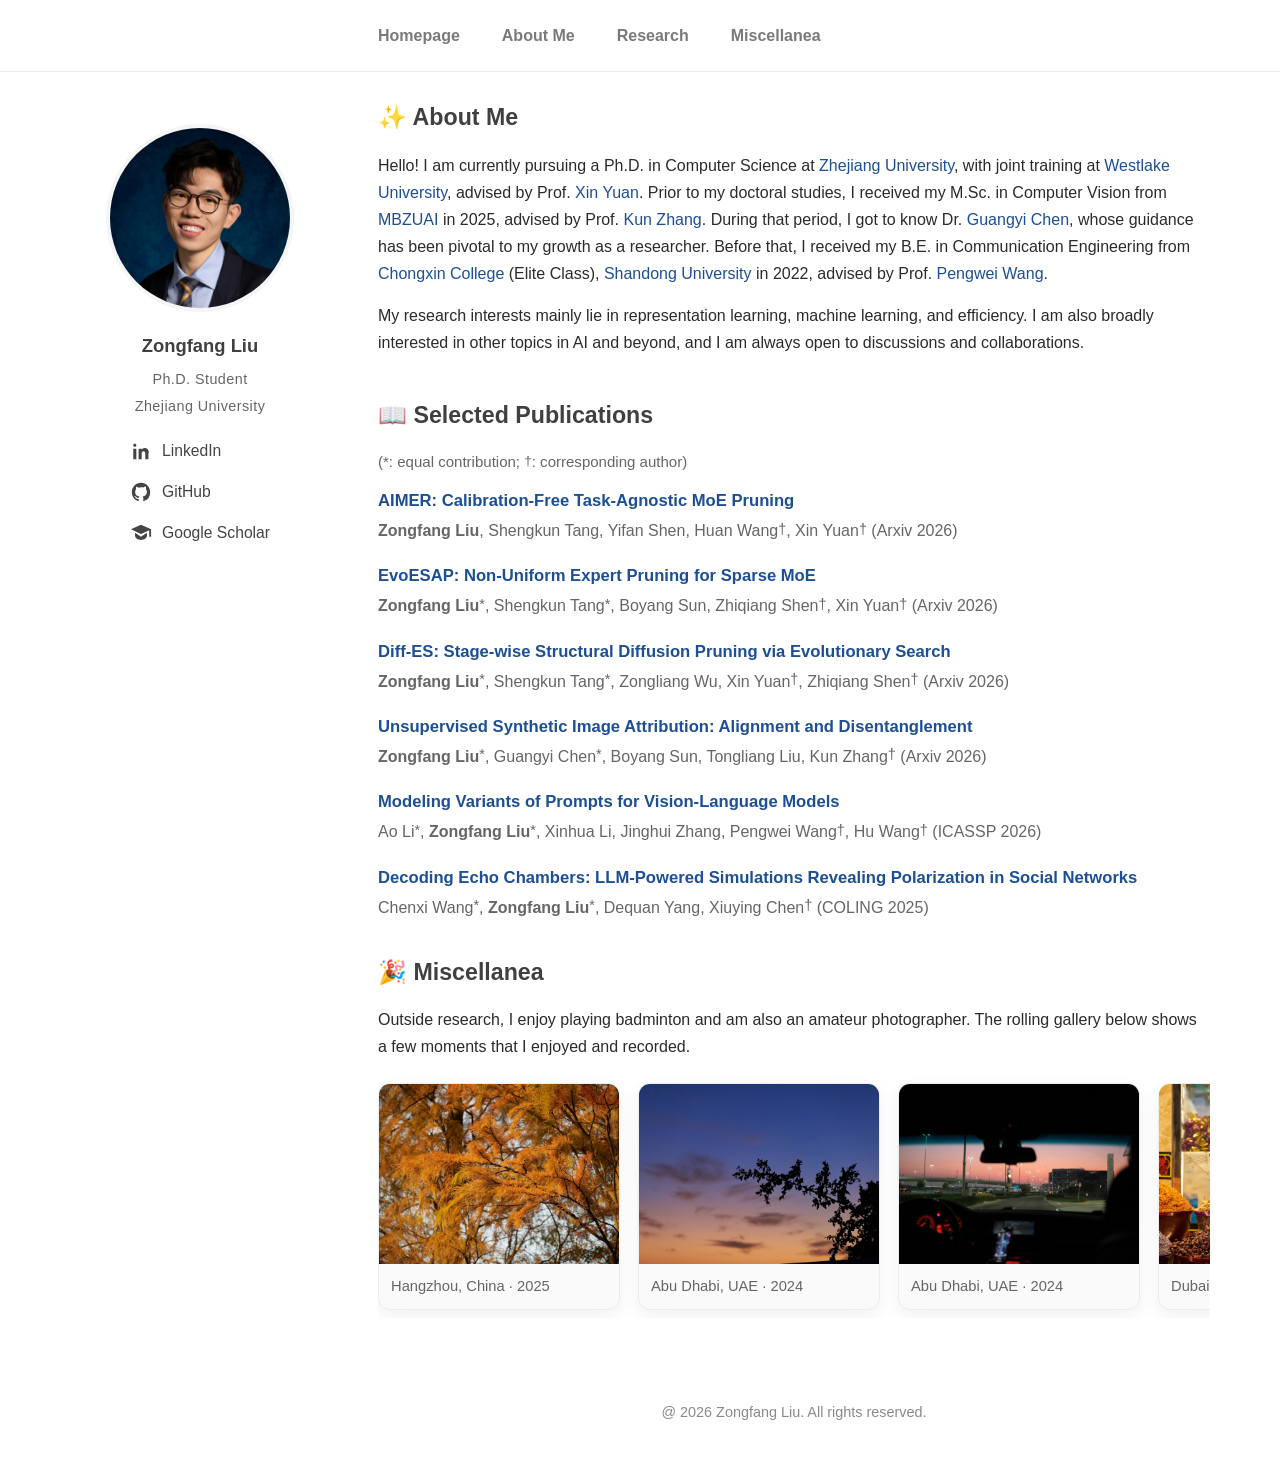
==== index.html @ de1dabff "Initial commit" ====
<!DOCTYPE html>
<html lang="en">
  <head>
    <meta charset="UTF-8">
    <meta name="viewport" content="width=device-width, initial-scale=1">
    <title>Zongfang Liu</title>
    <meta name="author" content="Zongfang Liu">
    <meta
      name="description"
      content="Personal homepage for Zongfang Liu with bio and selected publications."
    >
    <link
      rel="icon"
      href="data:image/svg+xml,%3Csvg xmlns='http://www.w3.org/2000/svg' viewBox='0 0 100 100'%3E%3Ctext y='.9em' font-size='90'%3E%F0%9F%8F%B8%3C/text%3E%3C/svg%3E"
    >
    <link rel="stylesheet" href="stylesheet.css">
  </head>
  <body>
    <div class="topbar">
      <nav class="top-nav" aria-label="Main navigation">
        <a href="#homepage">Homepage</a>
        <a href="#about">About Me</a>
        <a href="#research">Research</a>
        <a href="#Miscellanea">Miscellanea</a>
      </nav>
    </div>

    <main class="page">
      <aside class="sidebar">
        <div class="portrait-frame">
          <img
            class="portrait"
            src="images/profile/selfile.jpg"
            alt="Portrait of Zongfang Liu"
          >
        </div>
        <h1>Zongfang Liu</h1>
        <p class="sidebar-role">
          <span>Ph.D. Student</span>
          <span>Zhejiang University</span>
        </p>

        <div class="profile-links">
          <a href="https://www.linkedin.com/in/zongfangliu/" target="_blank" rel="noopener noreferrer">
            <svg viewBox="0 0 24 24" aria-hidden="true">
              <path d="M6.94 8.5H3.56V20h3.38V8.5zM5.25 3C4.17 3 3.5 3.72 3.5 4.66c0 .92.65 1.66 1.71 1.66h.02c1.1 0 1.77-.74 1.77-1.66C6.98 3.72 6.33 3 5.25 3zM20.5 12.64C20.5 9.15 18.64 7.53 16.16 7.53c-2 0-2.89 1.11-3.39 1.89V8.5H9.39c.04.61 0 11.5 0 11.5h3.38v-6.42c0-.34.02-.68.12-.92.27-.68.88-1.39 1.92-1.39 1.35 0 1.89 1.05 1.89 2.58V20h3.38v-6.76z"></path>
            </svg>
            <span>LinkedIn</span>
          </a>
          <a href="https://github.com/ZongfangLiu" target="_blank" rel="noopener noreferrer">
            <svg viewBox="0 0 24 24" aria-hidden="true">
              <path d="M12 2C6.48 2 2 6.58 2 12.23c0 4.52 2.87 8.35 6.84 9.71.5.1.68-.22.68-.49 0-.24-.01-1.03-.01-1.87-2.78.62-3.37-1.21-3.37-1.21-.45-1.18-1.11-1.5-1.11-1.5-.91-.64.07-.63.07-.63 1 .07 1.53 1.06 1.53 1.06.9 1.57 2.35 1.12 2.92.86.09-.67.35-1.12.63-1.38-2.22-.26-4.56-1.14-4.56-5.09 0-1.12.39-2.03 1.03-2.75-.1-.26-.45-1.31.1-2.72 0 0 .84-.28 2.75 1.05A9.3 9.3 0 0 1 12 6.84c.85 0 1.71.12 2.51.36 1.91-1.33 2.75-1.05 2.75-1.05.55 1.41.2 2.46.1 2.72.64.72 1.03 1.63 1.03 2.75 0 3.96-2.34 4.82-4.57 5.08.36.32.69.95.69 1.92 0 1.39-.01 2.5-.01 2.84 0 .27.18.59.69.49A10.25 10.25 0 0 0 22 12.23C22 6.58 17.52 2 12 2z"></path>
            </svg>
            <span>GitHub</span>
          </a>
          <a href="https://scholar.google.com/citations?user=8tnwJ-EAAAAJ&hl=en" target="_blank" rel="noopener noreferrer">
            <svg viewBox="0 0 24 24" aria-hidden="true">
              <path d="M12 3 1 8l11 5 9-4.09V16h2V8L12 3zm-6.5 8.73V15c0 2.49 3.13 4.5 6.5 4.5s6.5-2.01 6.5-4.5v-3.27L12 16l-6.5-4.27z"></path>
            </svg>
            <span>Google Scholar</span>
          </a>
        </div>
      </aside>

      <div class="content">
        <section id="homepage" class="section">
          <div id="about" class="anchor-target" aria-hidden="true"></div>
          <h2>✨ About Me</h2>
          <p>
            Hello! I am currently pursuing a Ph.D. in Computer Science at
            <a href="https://www.zju.edu.cn/english/" target="_blank" rel="noopener noreferrer">Zhejiang University</a>,
            with joint training at
            <a href="https://en.westlake.edu.cn/" target="_blank" rel="noopener noreferrer">Westlake University</a>,
            advised by Prof.
            <a href="https://scholar.google.com/citations?user=cS9CbWkAAAAJ&hl=en" target="_blank" rel="noopener noreferrer">Xin Yuan</a>.
          <!-- </p>
          <p> -->
            Prior to my doctoral studies, I received my M.Sc. in Computer Vision from
            <a href="https://mbzuai.ac.ae/" target="_blank" rel="noopener noreferrer">MBZUAI</a>
            in 2025, advised by Prof.
            <a href="https://scholar.google.com/citations?user=RGoypN4AAAAJ&hl=en" target="_blank" rel="noopener noreferrer">Kun Zhang</a>.
            During that period, I got to know Dr.
            <a href="https://scholar.google.com/citations?user=3lr1jTgAAAAJ&hl=zh-CN" target="_blank" rel="noopener noreferrer">Guangyi Chen</a>,
            whose guidance has been pivotal to my growth as a researcher.
            Before that, I received my B.E. in Communication Engineering from
            <a href="https://baike.baidu.com/item/%E5%B1%B1%E4%B8%9C%E5%A4%A7%E5%AD%A6%E5%B4%87%E6%96%B0%E5%AD%A6%E5%A0%82/20809738#reference-10" target="_blank" rel="noopener noreferrer">Chongxin College</a> (Elite Class),
            <a href="https://www.en.sdu.edu.cn/" target="_blank" rel="noopener noreferrer">Shandong University</a>
            in 2022, advised by Prof.
            <a href="https://faculty.sdu.edu.cn/wangpengwei/en/index.htm" target="_blank" rel="noopener noreferrer">Pengwei Wang</a>.
          </p>
          <p>
            My research interests mainly lie in representation learning, machine learning, and efficiency. I am also broadly interested in other topics in AI and beyond, and I am always open to discussions and collaborations.
          </p>
        </section>

        <section id="research" class="section">
          <h2>📖 Selected Publications</h2>
          <p class="section-note symbols-note">
            <!-- (<span class="note-symbol"> *</span>: equal contribution; <span class="note-symbol">&dagger;</span>: corresponding author) -->
             (*: equal contribution; <sup>&dagger;</sup>: corresponding author)
          </p>

          <div class="publication-list">
            <article class="publication">
              <div class="paper-body">
                <h3>
                  <a href="https://arxiv.org/abs/2603.18492" target="_blank" rel="noopener noreferrer">
                    AIMER: Calibration-Free Task-Agnostic MoE Pruning
                  </a>
                </h3>
                <p class="paper-authors">
                  <strong>Zongfang Liu</strong>, Shengkun Tang, Yifan Shen, Huan Wang<sup>&dagger;</sup>,
                  Xin Yuan<sup>&dagger;</sup> <span class="paper-venue">(Arxiv 2026)</span>
                </p>
              </div>
            </article>

            <article class="publication">
              <div class="paper-body">
                <h3>
                  <a href="https://arxiv.org/abs/2603.06003" target="_blank" rel="noopener noreferrer">
                    EvoESAP: Non-Uniform Expert Pruning for Sparse MoE
                  </a>
                </h3>
                <p class="paper-authors">
                  <strong>Zongfang Liu</strong><sup>*</sup>, Shengkun Tang<sup>*</sup>, Boyang Sun,
                  Zhiqiang Shen<sup>&dagger;</sup>, Xin Yuan<sup>&dagger;</sup> <span class="paper-venue">(Arxiv 2026)</span>
                </p>
              </div>
            </article>

            <article class="publication">
              <div class="paper-body">
                <h3>
                  <a href="https://arxiv.org/abs/2603.05105" target="_blank" rel="noopener noreferrer">
                    Diff-ES: Stage-wise Structural Diffusion Pruning via Evolutionary Search
                  </a>
                </h3>
                <p class="paper-authors">
                  <strong>Zongfang Liu</strong><sup>*</sup>, Shengkun Tang<sup>*</sup>, Zongliang Wu,
                  Xin Yuan<sup>&dagger;</sup>, Zhiqiang Shen<sup>&dagger;</sup> <span class="paper-venue">(Arxiv 2026)</span>
                </p>
              </div>
            </article>

            <article class="publication">
              <div class="paper-body">
                <h3>
                  <a href="https://arxiv.org/abs/2601.22663" target="_blank" rel="noopener noreferrer">
                    Unsupervised Synthetic Image Attribution: Alignment and Disentanglement
                  </a>
                </h3>
                <p class="paper-authors">
                  <strong>Zongfang Liu</strong><sup>*</sup>, Guangyi Chen<sup>*</sup>, Boyang Sun,
                  Tongliang Liu, Kun Zhang<sup>&dagger;</sup> <span class="paper-venue">(Arxiv 2026)</span>
                </p>
              </div>
            </article>

            <article class="publication">
              <div class="paper-body">
                <h3>
                  <a href="https://arxiv.org/abs/2503.08229" target="_blank" rel="noopener noreferrer">
                    Modeling Variants of Prompts for Vision-Language Models
                  </a>
                </h3>
                <p class="paper-authors">
                  Ao Li<sup>*</sup>, <strong>Zongfang Liu</strong><sup>*</sup>, Xinhua Li, Jinghui Zhang,
                  Pengwei Wang<sup>&dagger;</sup>, Hu Wang<sup>&dagger;</sup> <span class="paper-venue">(ICASSP 2026)</span>
                </p>
              </div>
            </article>

            <article class="publication">
              <div class="paper-body">
                <h3>
                  <a href="https://aclanthology.org/2025.coling-main.264/" target="_blank" rel="noopener noreferrer">
                    Decoding Echo Chambers: LLM-Powered Simulations Revealing Polarization in Social Networks
                  </a>
                </h3>
                <p class="paper-authors">
                  Chenxi Wang<sup>*</sup>, <strong>Zongfang Liu</strong><sup>*</sup>, Dequan Yang,
                  Xiuying Chen<sup>&dagger;</sup> <span class="paper-venue">(COLING 2025)</span>
                </p>
              </div>
            </article>
          </div>
        </section>

        <section id="Miscellanea" class="section">
          <h2>🎉 Miscellanea</h2>
          <p>
            Outside research, I enjoy playing badminton and am also an amateur
            photographer. The rolling gallery below shows a few moments that I
            enjoyed and recorded.
          </p>

          <div class="photo-marquee" aria-label="Photography gallery">
            <div class="photo-track" id="photo-track">
              <p class="photo-loading">Loading photographs...</p>
            </div>
          </div>
        </section>

        <section class="section visitor-section">
          <div class="visitor-widget-simple">
            <script type="text/javascript" id="mapmyvisitors" src="//mapmyvisitors.com/map.js?d=yEMChjbqKDvJSUKUt2mqRDa-5Fq-ziz1aqG3tlBJZUc&cl=ffffff&w=275&t=v"></script>
          </div>
        </section>

        <footer class="site-footer">
          <p>@ 2026 Zongfang Liu. All rights reserved.</p>
        </footer>
      </div>
    </main>

    <script>
      (function () {
        const track = document.getElementById("photo-track");

        function buildPhotoCard(photo, ariaHidden) {
          const figure = document.createElement("figure");
          figure.className = "photo-card";
          if (ariaHidden) {
            figure.setAttribute("aria-hidden", "true");
          }

          const image = document.createElement("img");
          image.src = photo.src;
          image.alt = ariaHidden ? "" : photo.alt;

          const caption = document.createElement("figcaption");
          caption.textContent = photo.caption;

          figure.appendChild(image);
          figure.appendChild(caption);
          return figure;
        }

        async function loadPhotos() {
          try {
            const response = await fetch("images/photograpy/photos.json");
            if (!response.ok) {
              throw new Error("Failed to load photo manifest");
            }

            const photos = await response.json();
            if (!Array.isArray(photos) || photos.length === 0) {
              throw new Error("No photos available");
            }

            track.textContent = "";
            photos.forEach(function (photo) {
              track.appendChild(buildPhotoCard(photo, false));
            });
            photos.forEach(function (photo) {
              track.appendChild(buildPhotoCard(photo, true));
            });
          } catch (error) {
            track.textContent = "";
            const fallback = document.createElement("p");
            fallback.className = "photo-loading";
            fallback.textContent = "Add photographs and regenerate the manifest to display them here.";
            track.appendChild(fallback);
          }
        }

        loadPhotos();
      })();
    </script>
  </body>
</html>
---- stylesheet.css ----
html {
  scroll-behavior: smooth;
}

body {
  margin: 0;
  background: #ffffff;
  color: #2b2b2b;
  font-family: Arial, Helvetica, sans-serif;
  font-size: 16px;
  line-height: 1.7;
}

a {
  color: #1c4f95;
  text-decoration: none;
}

a:hover,
a:focus-visible {
  text-decoration: underline;
}

code {
  font-family: Menlo, Consolas, monospace;
  font-size: 0.92em;
}

.topbar {
  border-bottom: 1px solid #ececec;
}

.top-nav {
  width: min(1140px, calc(100% - 40px));
  margin: 0 auto;
  box-sizing: border-box;
  display: flex;
  justify-content: flex-start;
  flex-wrap: wrap;
  gap: 42px;
  padding: 22px 0 22px calc(260px + 48px);
  font-size: 1rem;
}

.top-nav a {
  color: #7a7a7a;
  font-weight: 600;
}

.top-nav a:hover,
.top-nav a:focus-visible {
  color: #4f4f4f;
  text-decoration: none;
}

.page {
  width: min(1140px, calc(100% - 40px));
  margin: 0 auto;
  padding: 26px 0 42px;
  display: grid;
  grid-template-columns: 260px minmax(0, 1fr);
  gap: 48px;
}

.sidebar {
  padding-top: 26px;
}

.portrait-frame {
  width: 180px;
  height: 180px;
  margin: 0 auto;
  overflow: hidden;
  border-radius: 50%;
  border: 4px solid #f5f5f5;
  background: #f5f5f5;
  position: relative;
}

.portrait {
  display: block;
  width: 100%;
  height: 100%;
  object-fit: cover;
}

.sidebar h1 {
  margin: 18px 0 6px;
  text-align: center;
  font-size: 1.15rem;
  font-weight: 700;
  color: #404040;
}

.sidebar-role {
  margin: 0;
  display: flex;
  flex-direction: column;
  align-items: center;
  gap: 2px;
  color: #666666;
  font-size: 0.9rem;
  letter-spacing: 0.03em;
}

.anchor-target {
  position: relative;
  top: -18px;
  height: 0;
}

.profile-links {
  width: fit-content;
  margin: 20px auto 0;
  display: grid;
  gap: 14px;
}

.profile-links a {
  display: inline-flex;
  align-items: center;
  gap: 10px;
  color: #444444;
  font-size: 0.98rem;
}

.profile-links svg {
  width: 22px;
  height: 22px;
  fill: currentColor;
  flex: 0 0 auto;
}

.content {
  min-width: 0;
}

.section {
  padding: 0 0 26px;
}

.section h2 {
  margin: 0 0 14px;
  font-size: 1.45rem;
  font-weight: 700;
  color: #404040;
}

.section p {
  margin: 0 0 14px;
}

.section-note {
  color: #666666;
  margin-bottom: 18px;
}

.symbols-note {
  margin-top: -8px;
  font-size: 0.94rem;
}

.publication-list {
  display: grid;
  gap: 14px;
}

.publication {
  padding-bottom: 0;
}

.paper-body h3 {
  margin: 0 0 4px;
  font-size: 1.04rem;
  font-weight: 700;
  line-height: 1.45;
}

.paper-body p {
  margin: 0 0 6px;
}

.paper-authors,
.paper-note,
.paper-meta {
  color: #666666;
}

.paper-authors sup,
.symbols-note sup {
  font-size: 0.9em;
  line-height: 0;
  vertical-align: baseline;
  position: relative;
  top: -0.18em;
}

.note-symbol {
  font-size: 1.02em;
  font-weight: 600;
  position: relative;
  top: -0.18em;
}

.paper-venue {
  color: #666666;
  white-space: nowrap;
}

.photo-marquee {
  position: relative;
  overflow: hidden;
  padding: 8px 0;
  margin-top: 14px;
}

.photo-track {
  display: flex;
  gap: 18px;
  width: max-content;
  animation: photo-scroll 42s linear infinite;
}

.photo-loading {
  color: #666666;
  margin: 0;
}

.photo-marquee:hover .photo-track {
  animation-play-state: paused;
}

.photo-card {
  flex: 0 0 240px;
  width: 240px;
  margin: 0;
  border: 1px solid #ececec;
  border-radius: 12px;
  overflow: hidden;
  background: #fafafa;
  box-shadow: 0 6px 18px rgba(20, 35, 60, 0.06);
}

.photo-card img {
  display: block;
  width: 100%;
  height: 180px;
  object-fit: cover;
}

.photo-card figcaption {
  padding: 10px 12px;
  font-size: 0.92rem;
  color: #666666;
}

.visitor-section {
  padding-top: 10px;
  text-align: center;
}

.visitor-widget-simple {
  margin-top: 10px;
  width: 100%;
  display: flex;
  justify-content: center;
}

.visitor-widget-simple #mapmyvisitors-widget {
  margin: 0 auto !important;
}

.visitor-widget-simple .mapmyvisitors-date {
  display: none !important;
}

.site-footer {
  padding: 10px 0 0;
  text-align: center;
}

.site-footer p {
  margin: 0;
  color: #8a8a8a;
  font-size: 0.9rem;
}

@keyframes photo-scroll {
  from {
    transform: translateX(0);
  }

  to {
    transform: translateX(calc(-50% - 9px));
  }
}

@media (max-width: 900px) {
  .top-nav {
    gap: 22px;
    padding-left: 0;
  }

  .page {
    grid-template-columns: 1fr;
    gap: 30px;
  }

  .sidebar {
    padding-top: 0;
  }
}
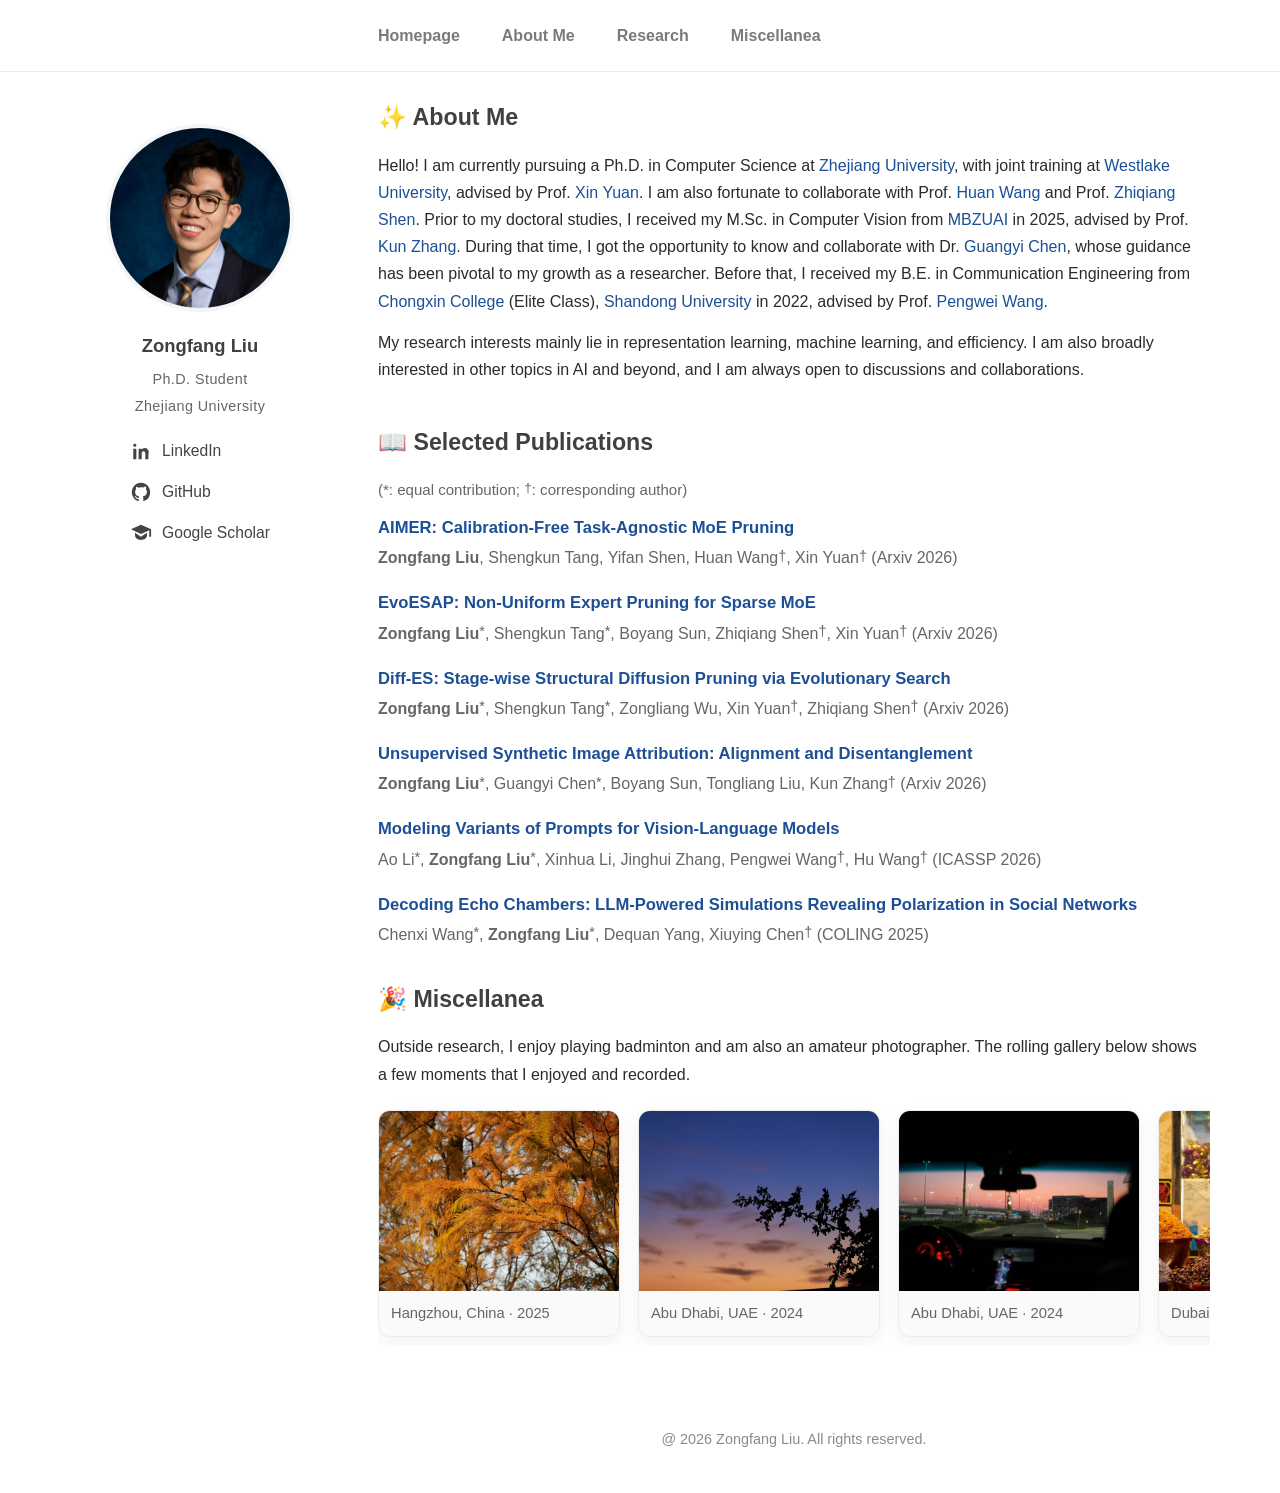
==== commit 79ad9c22: "modified about me" ====
--- a/index.html
+++ b/index.html
@@ -73,13 +73,17 @@
             <a href="https://en.westlake.edu.cn/" target="_blank" rel="noopener noreferrer">Westlake University</a>,
             advised by Prof.
             <a href="https://scholar.google.com/citations?user=cS9CbWkAAAAJ&hl=en" target="_blank" rel="noopener noreferrer">Xin Yuan</a>.
+            I am also fortunate to collaborate with Prof.
+            <a href="https://scholar.google.com/citations?user=0-On0y4AAAAJ&hl=zh-CN" target="_blank" rel="noopener noreferrer">Huan Wang</a>
+            and Prof.
+            <a href="https://scholar.google.com/citations?user=DGr0fVoAAAAJ&hl=en" target="_blank" rel="noopener noreferrer">Zhiqiang Shen</a>.
           <!-- </p>
           <p> -->
             Prior to my doctoral studies, I received my M.Sc. in Computer Vision from
             <a href="https://mbzuai.ac.ae/" target="_blank" rel="noopener noreferrer">MBZUAI</a>
             in 2025, advised by Prof.
             <a href="https://scholar.google.com/citations?user=RGoypN4AAAAJ&hl=en" target="_blank" rel="noopener noreferrer">Kun Zhang</a>.
-            During that period, I got to know Dr.
+            During that time, I got the opportunity to know and collaborate with Dr.
             <a href="https://scholar.google.com/citations?user=3lr1jTgAAAAJ&hl=zh-CN" target="_blank" rel="noopener noreferrer">Guangyi Chen</a>,
             whose guidance has been pivotal to my growth as a researcher.
             Before that, I received my B.E. in Communication Engineering from
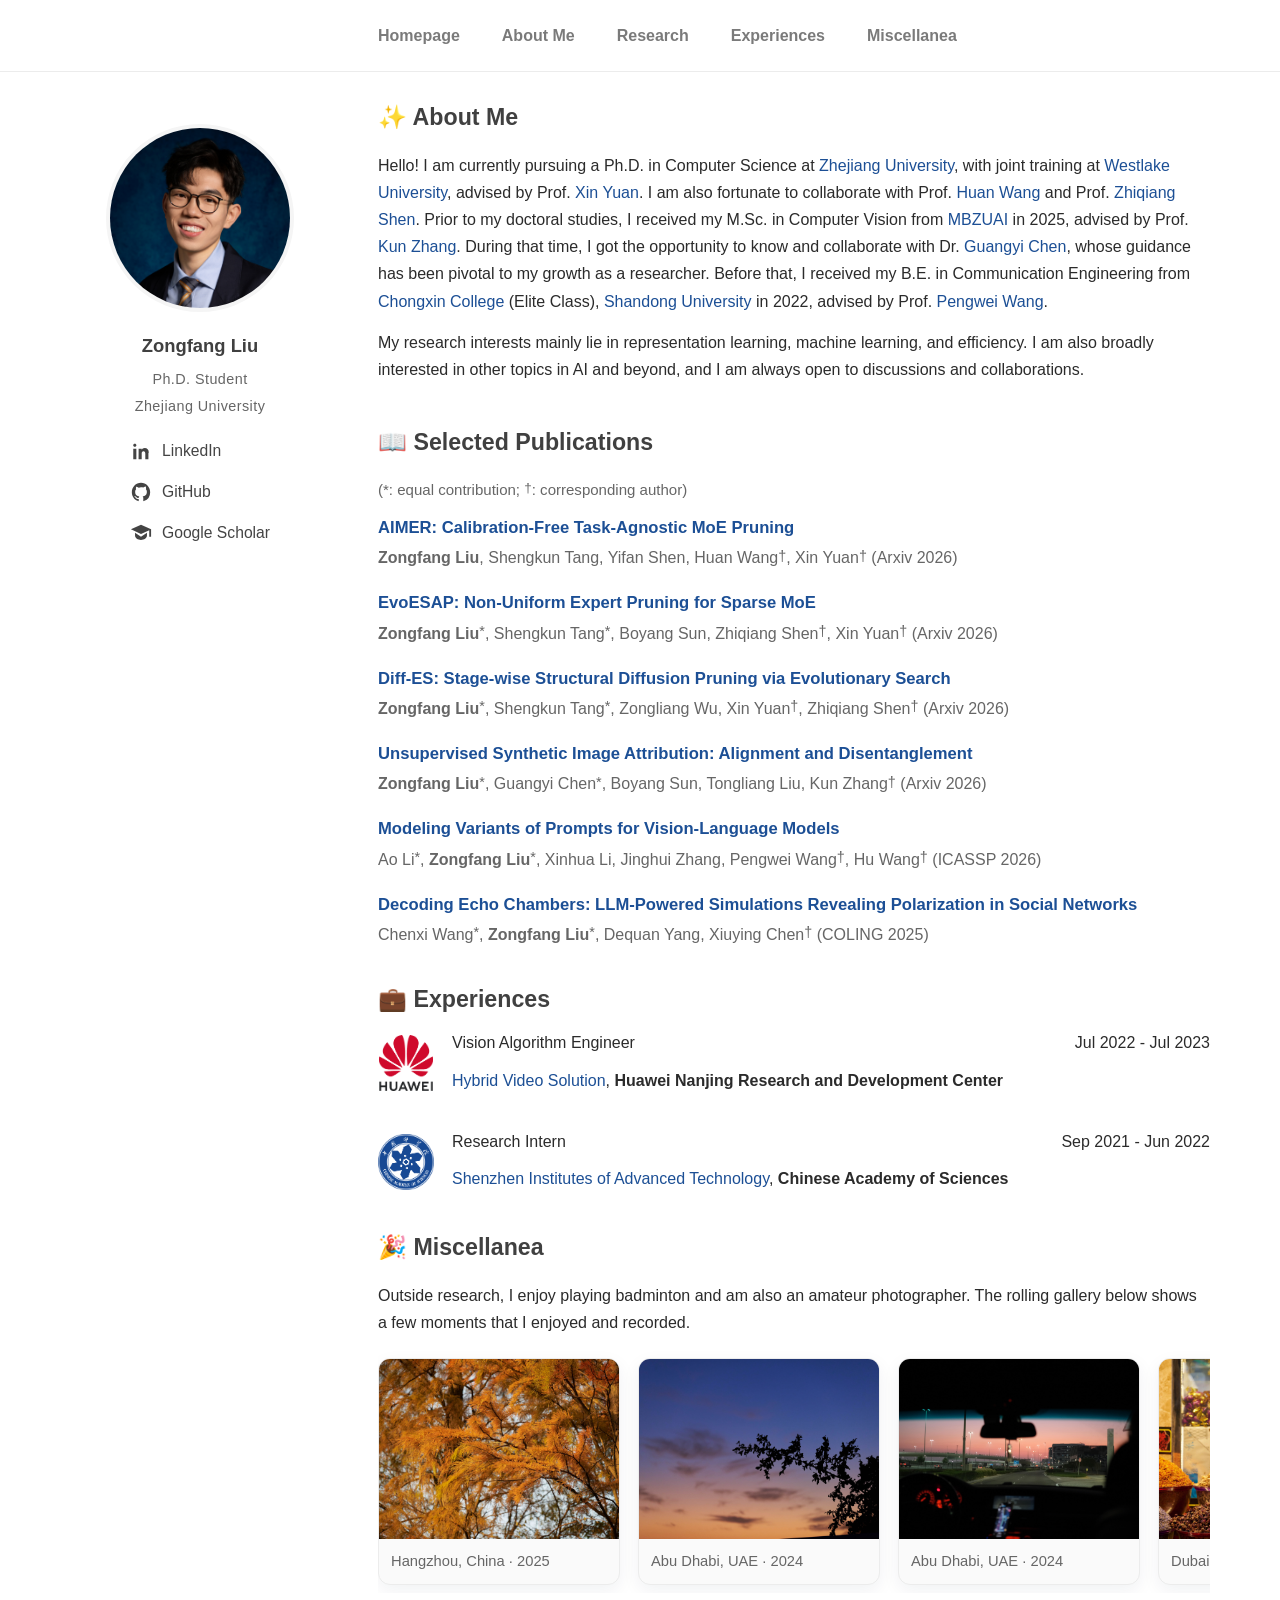
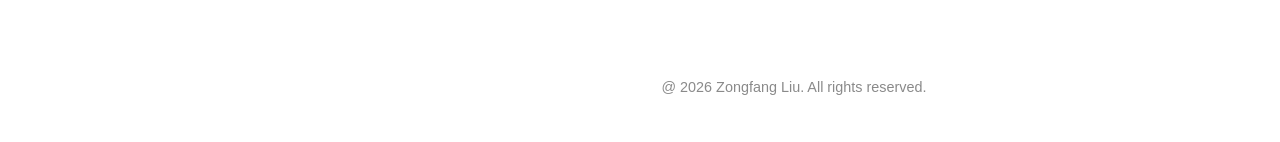
==== commit c7cb0696: "add experiences" ====
--- a/index.html
+++ b/index.html
@@ -21,6 +21,7 @@
         <a href="#homepage">Homepage</a>
         <a href="#about">About Me</a>
         <a href="#research">Research</a>
+        <a href="#experiences">Experiences</a>
         <a href="#Miscellanea">Miscellanea</a>
       </nav>
     </div>
@@ -191,6 +192,51 @@
           </div>
         </section>
 
+        <section id="experiences" class="section">
+          <h2>💼 Experiences</h2>
+
+          <div class="experience-list">
+            <article class="experience">
+              <img
+                class="experience-logo"
+                src="images/icons/Huawei_Standard_logo.png"
+                alt="Huawei logo"
+              >
+              <div class="experience-body">
+                <p class="experience-title">Vision Algorithm Engineer</p>
+                <p class="experience-date">Jul 2022 - Jul 2023</p>
+                <p class="experience-subtitle">
+                  <em>
+                     <a href="https://carrier.huawei.com/en/solutions/maximizing-network-value/hybrid-video" target="_blank" rel="noopener noreferrer">Hybrid Video Solution</a>,
+                    <strong>Huawei Nanjing Research and Development Center</strong>
+                  </em>
+                </p>
+              </div>
+            </article>
+
+            <article class="experience">
+              <img
+                class="experience-logo"
+                src="images/icons/%E4%B8%AD%E5%9B%BD%E7%A7%91%E5%AD%A6%E9%99%A2%E9%99%A2%E5%BE%BD.png"
+                alt="Chinese Academy of Sciences logo"
+              >
+              <div class="experience-body">
+                <p class="experience-title">Research Intern</p>
+                <p class="experience-date">Sep 2021 - Jun 2022</p>
+                <p class="experience-subtitle">
+                  <em>
+                    <!-- Advised by Prof.
+                    <a href="https://scholar.google.com/citations?user=hw0JvzAAAAAJ&hl=en" target="_blank" rel="noopener noreferrer">Pengcheng Zhou</a>
+                    and Prof.
+                    <a href="https://scholar.google.com/citations?user=56qc93UAAAAJ&hl=en" target="_blank" rel="noopener noreferrer">Fang Xu</a>, -->
+                    <a href="http://english.siat.cas.cn/" target="_blank" rel="noopener noreferrer">Shenzhen Institutes of Advanced Technology</a>, <strong>Chinese Academy of Sciences</strong>
+                  </em>
+                </p>
+              </div>
+            </article>
+          </div>
+        </section>
+
         <section id="Miscellanea" class="section">
           <h2>🎉 Miscellanea</h2>
           <p>
--- a/stylesheet.css
+++ b/stylesheet.css
@@ -165,6 +165,78 @@
   gap: 14px;
 }
 
+.experience-list {
+  display: grid;
+  gap: 28px;
+}
+
+.experience {
+  display: flex;
+  align-items: flex-start;
+  gap: 18px;
+}
+
+.experience-logo {
+  display: block;
+  width: 56px;
+  height: 56px;
+  object-fit: contain;
+  flex: 0 0 56px;
+  margin-top: 2px;
+}
+
+.experience-body {
+  display: grid;
+  grid-template-columns: minmax(0, 1fr) auto;
+  grid-template-areas:
+    "title date"
+    "subtitle subtitle";
+  column-gap: 18px;
+  row-gap: 4px;
+  min-width: 0;
+  flex: 1;
+}
+
+.experience-title {
+  grid-area: title;
+  margin: 0;
+  color: #2b2b2b;
+  font-size: 1rem;
+  font-weight: 400;
+  line-height: 1.2;
+  min-width: 0;
+}
+
+.experience-date {
+  grid-area: date;
+  margin: 0;
+  white-space: nowrap;
+  color: #2b2b2b;
+  font-size: 1rem;
+  line-height: 1.2;
+  font-style: normal;
+  text-align: right;
+  align-self: start;
+}
+
+.experience-subtitle {
+  grid-area: subtitle;
+  margin: 0;
+  color: #2b2b2b;
+  font-size: 1rem;
+  line-height: 1.2;
+  min-width: 0;
+}
+
+.experience-subtitle em {
+  font-style: normal;
+}
+
+.experience-subtitle strong {
+  color: inherit;
+  font-weight: 700;
+}
+
 .publication {
   padding-bottom: 0;
 }
@@ -259,6 +331,31 @@
   text-align: center;
 }
 
+@media (max-width: 780px) {
+  .experience {
+    gap: 12px;
+  }
+
+  .experience-logo {
+    width: 52px;
+    height: 52px;
+    flex-basis: 52px;
+  }
+
+  .experience-body {
+    grid-template-columns: 1fr;
+    grid-template-areas:
+      "title"
+      "date"
+      "subtitle";
+  }
+
+  .experience-date {
+    text-align: left;
+    white-space: normal;
+  }
+}
+
 .visitor-widget-simple {
   margin-top: 10px;
   width: 100%;
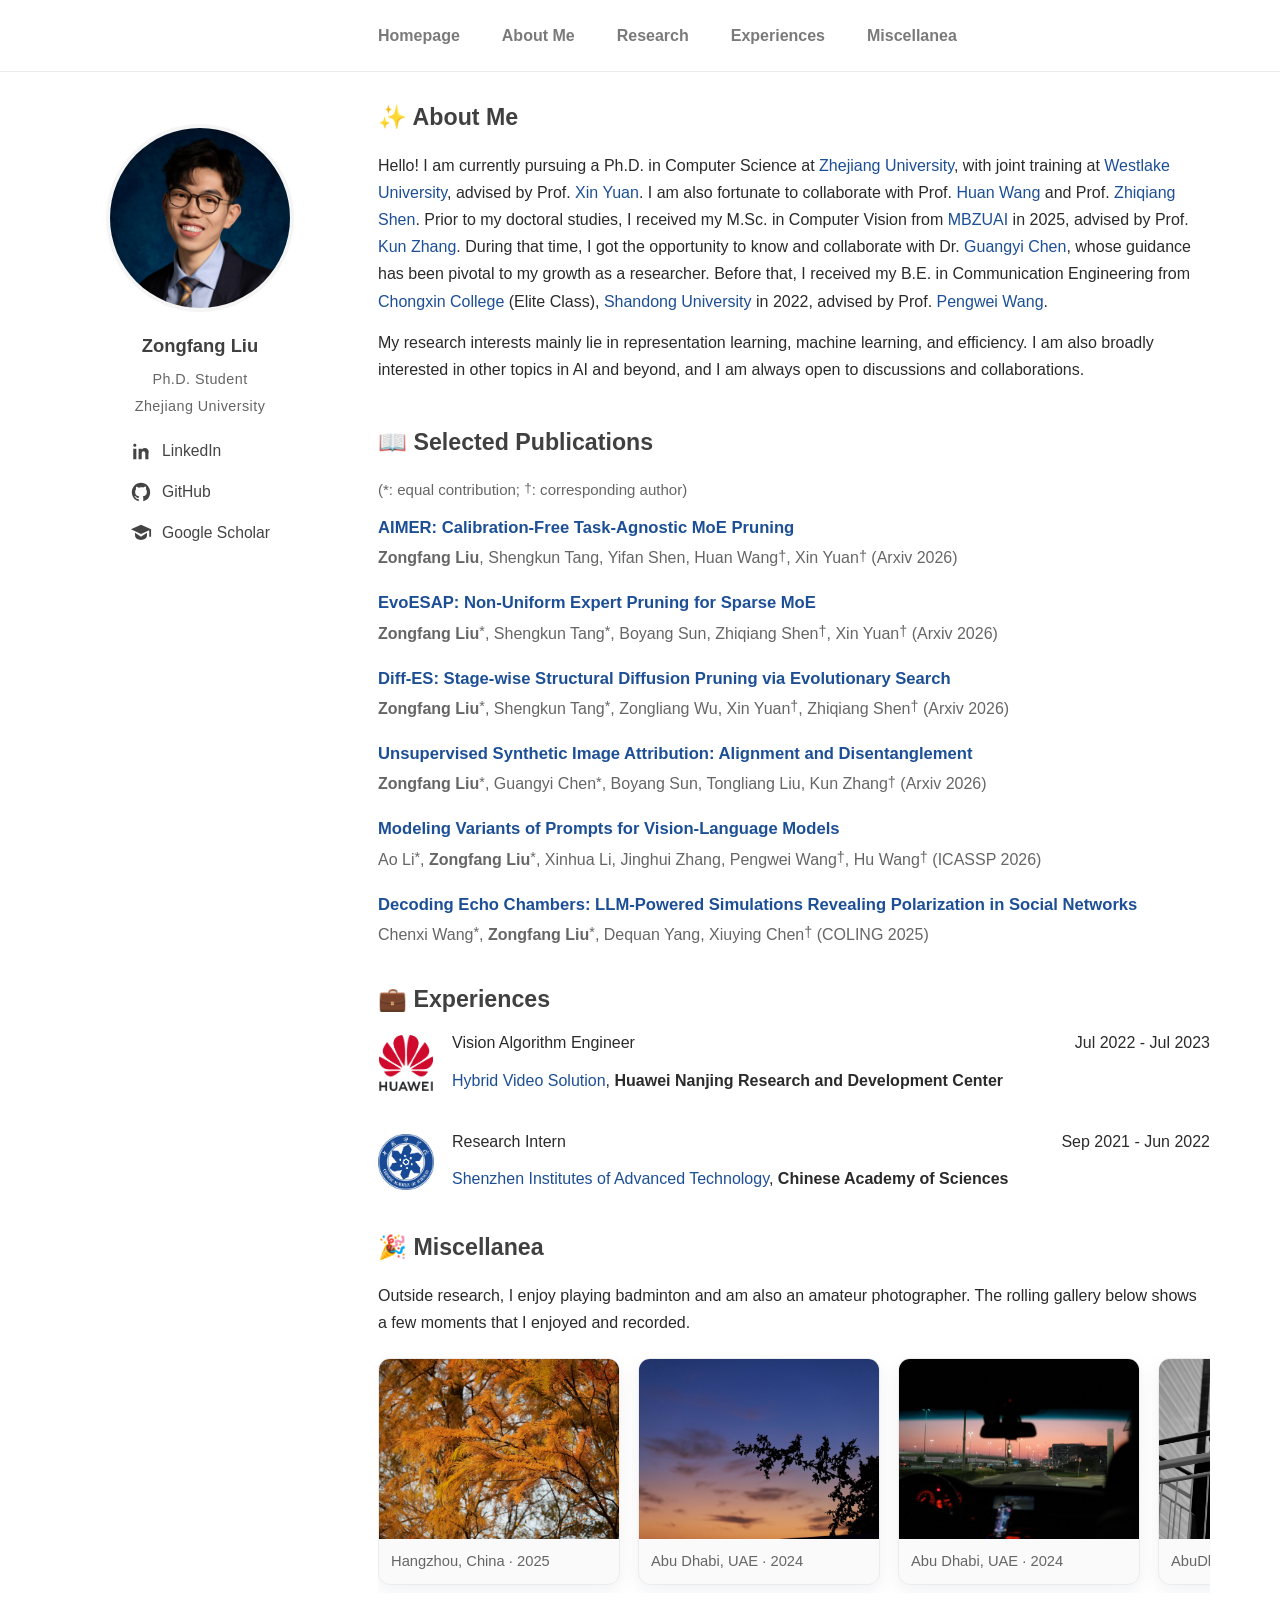
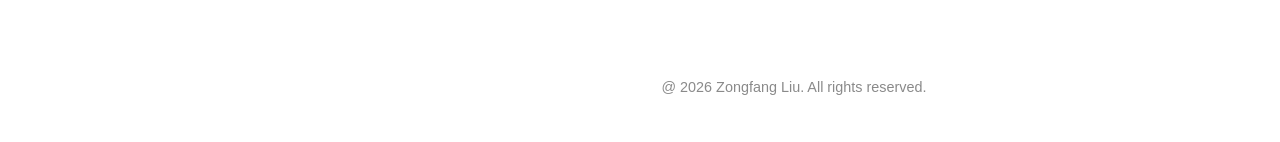
==== commit 44ad8faf: "modify favicon" ====
--- a/index.html
+++ b/index.html
@@ -9,10 +9,23 @@
       name="description"
       content="Personal homepage for Zongfang Liu with bio and selected publications."
     >
-    <link
-      rel="icon"
-      href="data:image/svg+xml,%3Csvg xmlns='http://www.w3.org/2000/svg' viewBox='0 0 100 100'%3E%3Ctext y='.9em' font-size='90'%3E%F0%9F%8F%B8%3C/text%3E%3C/svg%3E"
-    >
+    <meta name="application-name" content="Zongfang Liu">
+    <meta property="og:type" content="website">
+    <meta property="og:title" content="Zongfang Liu">
+    <meta property="og:site_name" content="Zongfang Liu">
+    <meta property="og:description" content="Personal homepage for Zongfang Liu with bio and selected publications.">
+    <meta property="og:url" content="https://zongfangliu.github.io/">
+    <link rel="canonical" href="https://zongfangliu.github.io/">
+    <link rel="icon" type="image/png" sizes="192x192" href="/images/icons/favicon-allien-monster-192x192.png">
+    <script type="application/ld+json">
+      {
+        "@context": "https://schema.org",
+        "@type": "WebSite",
+        "name": "Zongfang Liu",
+        "alternateName": ["Zongfang Liu Homepage", "zongfangliu.github.io"],
+        "url": "https://zongfangliu.github.io/"
+      }
+    </script>
     <link rel="stylesheet" href="stylesheet.css">
   </head>
   <body>
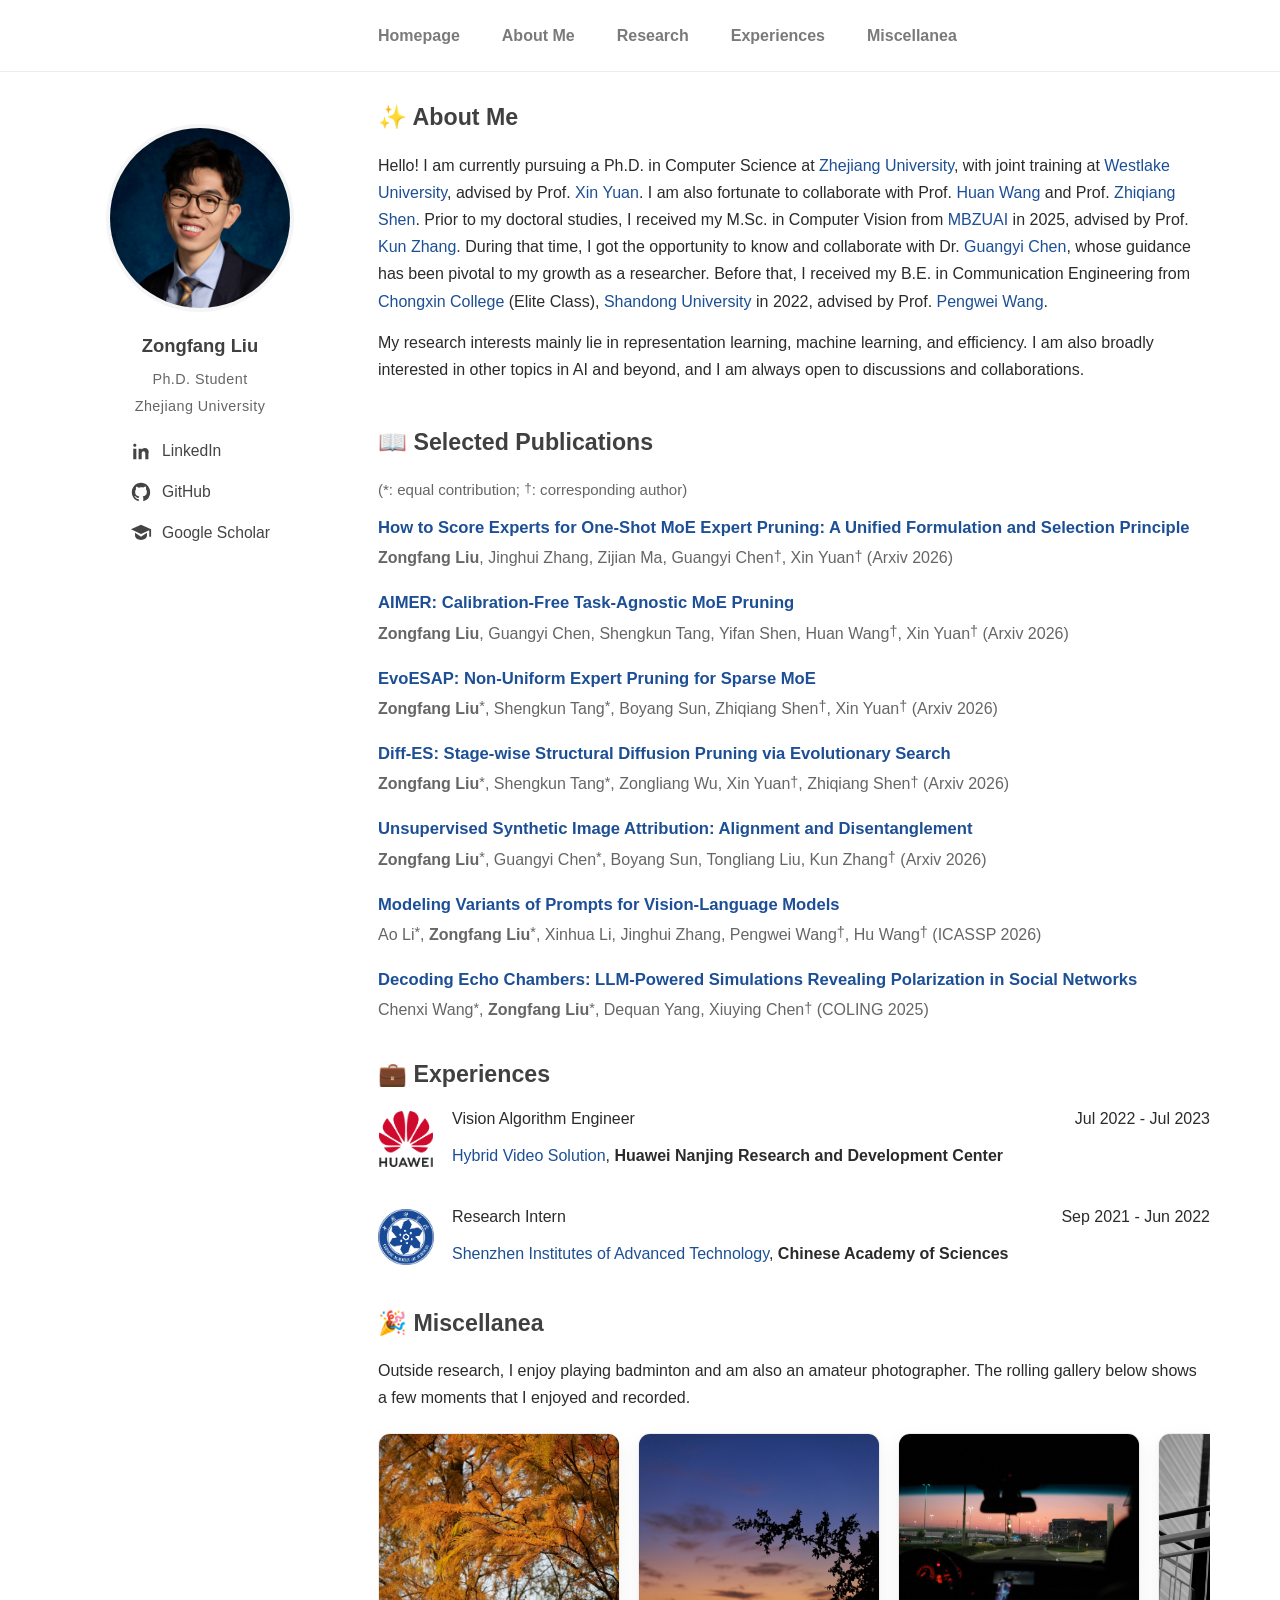
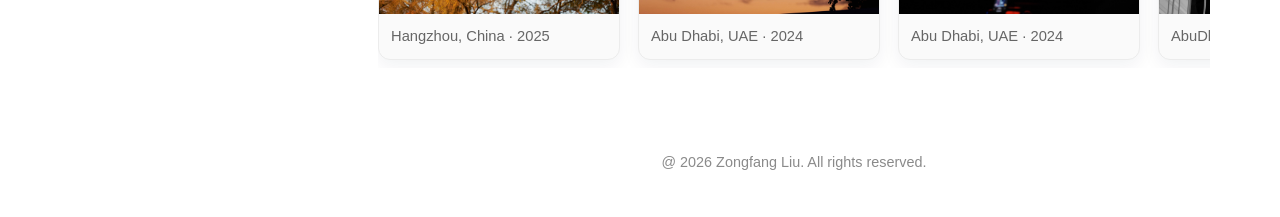
==== commit 0281b0c3: "add a new paper" ====
--- a/index.html
+++ b/index.html
@@ -122,12 +122,26 @@
             <article class="publication">
               <div class="paper-body">
                 <h3>
+                  <a href="https://arxiv.org/abs/2606.15716" target="_blank" rel="noopener noreferrer">
+                    How to Score Experts for One-Shot MoE Expert Pruning: A Unified Formulation and Selection Principle
+                  </a>
+                </h3>
+                <p class="paper-authors">
+                  <strong>Zongfang Liu</strong>, Jinghui Zhang, Zijian Ma, Guangyi Chen<sup>&dagger;</sup>,
+                  Xin Yuan<sup>&dagger;</sup> <span class="paper-venue">(Arxiv 2026)</span>
+                </p>
+              </div>
+            </article>
+
+            <article class="publication">
+              <div class="paper-body">
+                <h3>
                   <a href="https://arxiv.org/abs/2603.18492" target="_blank" rel="noopener noreferrer">
                     AIMER: Calibration-Free Task-Agnostic MoE Pruning
                   </a>
                 </h3>
                 <p class="paper-authors">
-                  <strong>Zongfang Liu</strong>, Shengkun Tang, Yifan Shen, Huan Wang<sup>&dagger;</sup>,
+                  <strong>Zongfang Liu</strong>, Guangyi Chen, Shengkun Tang, Yifan Shen, Huan Wang<sup>&dagger;</sup>,
                   Xin Yuan<sup>&dagger;</sup> <span class="paper-venue">(Arxiv 2026)</span>
                 </p>
               </div>
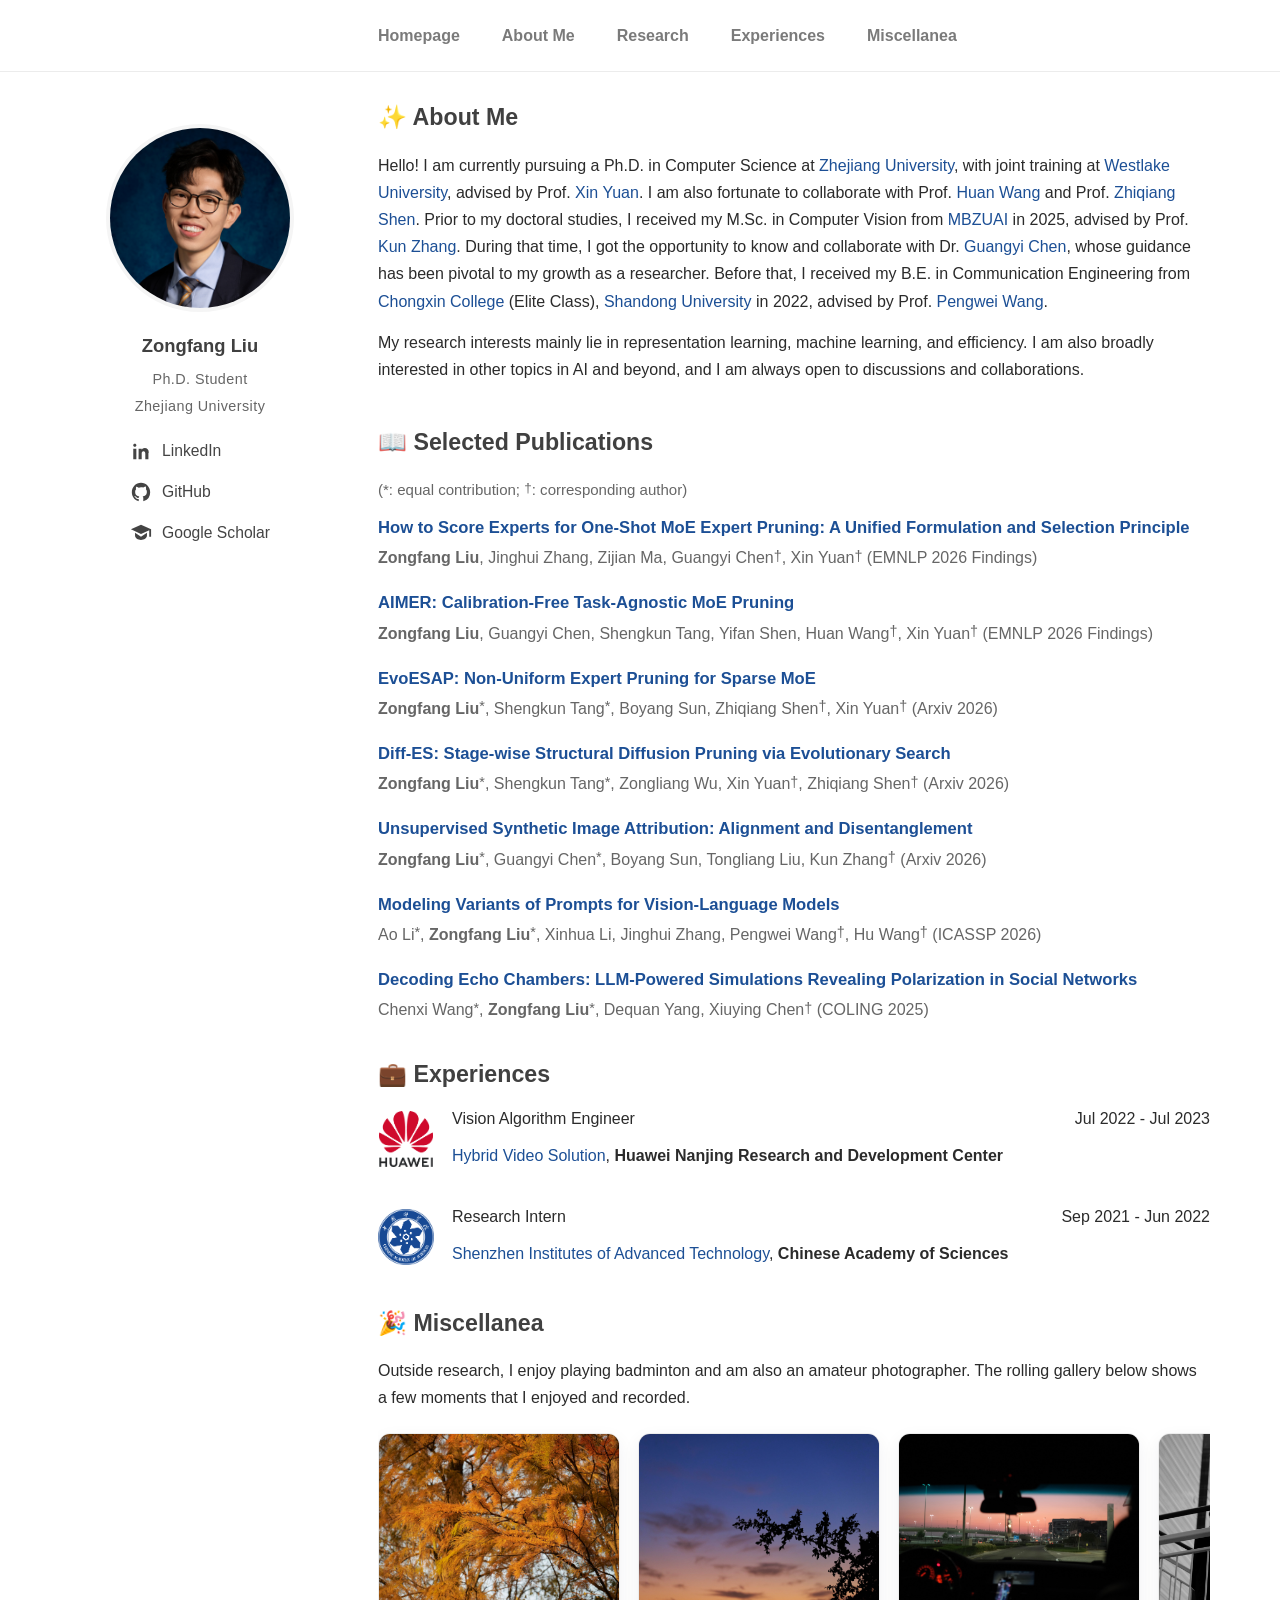
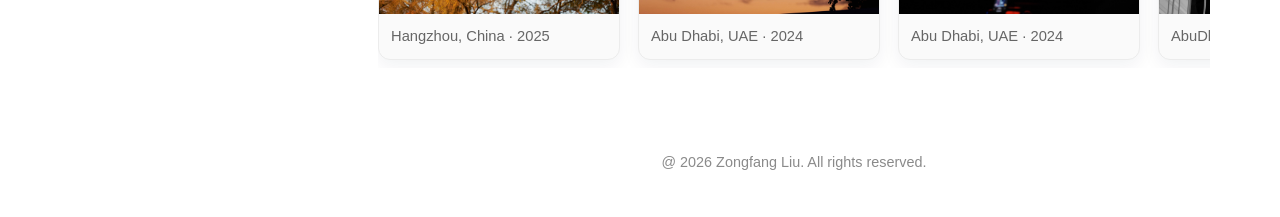
==== commit c7ff8ff7: "modified 2 paper status" ====
--- a/index.html
+++ b/index.html
@@ -128,7 +128,7 @@
                 </h3>
                 <p class="paper-authors">
                   <strong>Zongfang Liu</strong>, Jinghui Zhang, Zijian Ma, Guangyi Chen<sup>&dagger;</sup>,
-                  Xin Yuan<sup>&dagger;</sup> <span class="paper-venue">(Arxiv 2026)</span>
+                  Xin Yuan<sup>&dagger;</sup> <span class="paper-venue">(EMNLP 2026 Findings)</span>
                 </p>
               </div>
             </article>
@@ -142,7 +142,7 @@
                 </h3>
                 <p class="paper-authors">
                   <strong>Zongfang Liu</strong>, Guangyi Chen, Shengkun Tang, Yifan Shen, Huan Wang<sup>&dagger;</sup>,
-                  Xin Yuan<sup>&dagger;</sup> <span class="paper-venue">(Arxiv 2026)</span>
+                  Xin Yuan<sup>&dagger;</sup> <span class="paper-venue">(EMNLP 2026 Findings)</span>
                 </p>
               </div>
             </article>
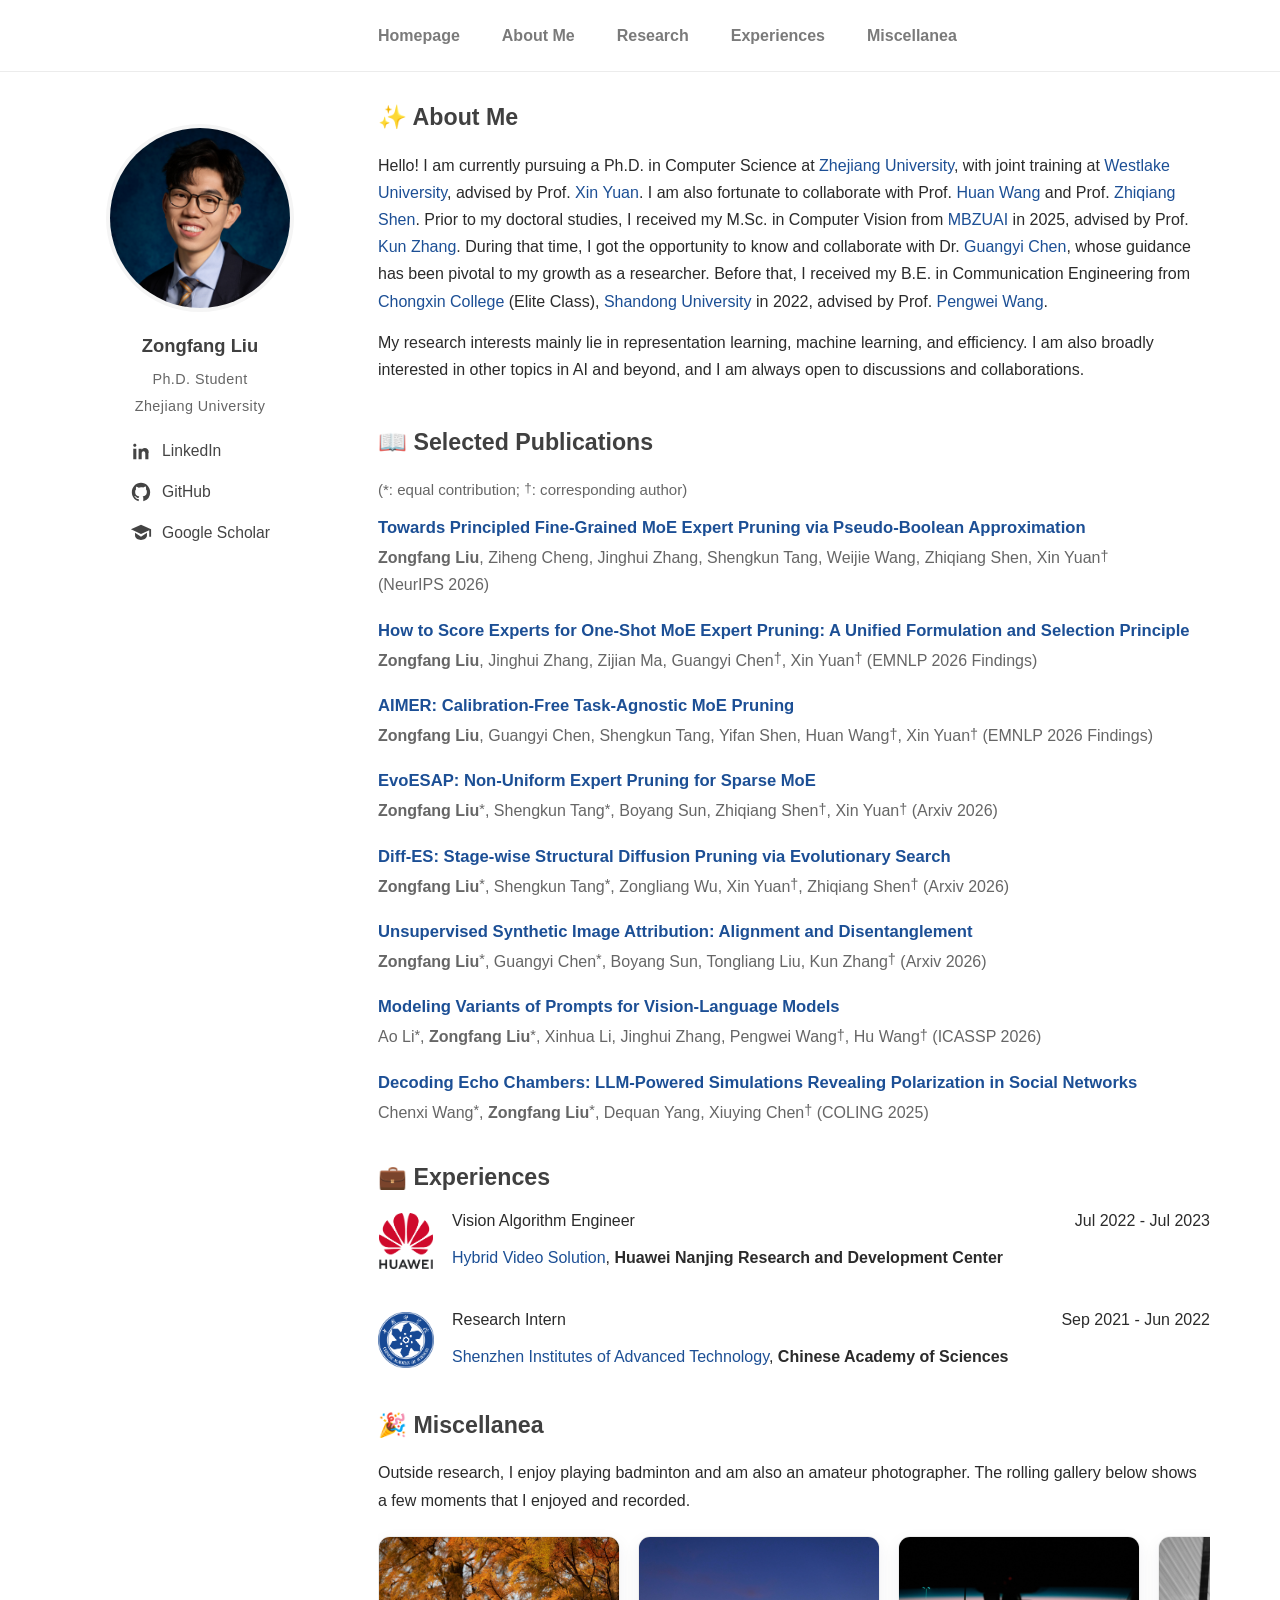
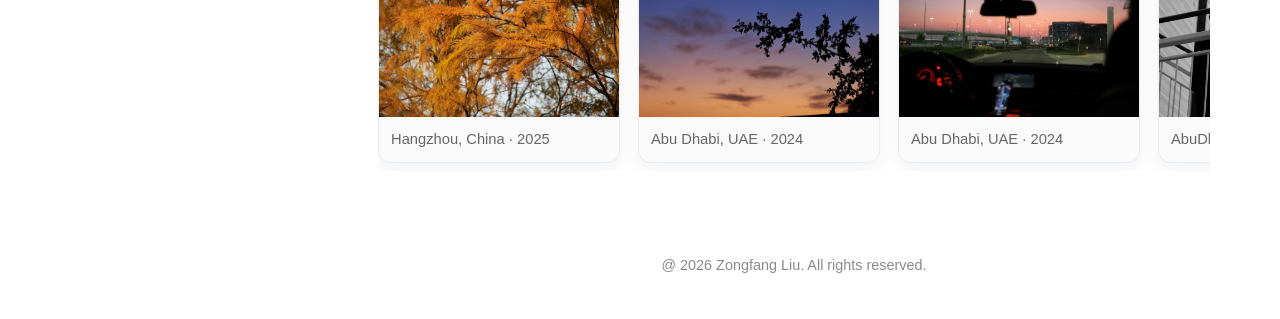
==== commit 13347288: "add newly accepted neurips 2026" ====
--- a/index.html
+++ b/index.html
@@ -122,6 +122,20 @@
             <article class="publication">
               <div class="paper-body">
                 <h3>
+                  <a href="https://neurips.cc/virtual/2026/loc/sydney/poster/155677" target="_blank" rel="noopener noreferrer">
+                    Towards Principled Fine-Grained MoE Expert Pruning via Pseudo-Boolean Approximation
+                  </a>
+                </h3>
+                <p class="paper-authors">
+                  <strong>Zongfang Liu</strong>, Ziheng Cheng, Jinghui Zhang, Shengkun Tang, Weijie Wang,
+                  Zhiqiang Shen, Xin Yuan<sup>&dagger;</sup> <span class="paper-venue">(NeurIPS 2026)</span>
+                </p>
+              </div>
+            </article>
+
+            <article class="publication">
+              <div class="paper-body">
+                <h3>
                   <a href="https://arxiv.org/abs/2606.15716" target="_blank" rel="noopener noreferrer">
                     How to Score Experts for One-Shot MoE Expert Pruning: A Unified Formulation and Selection Principle
                   </a>
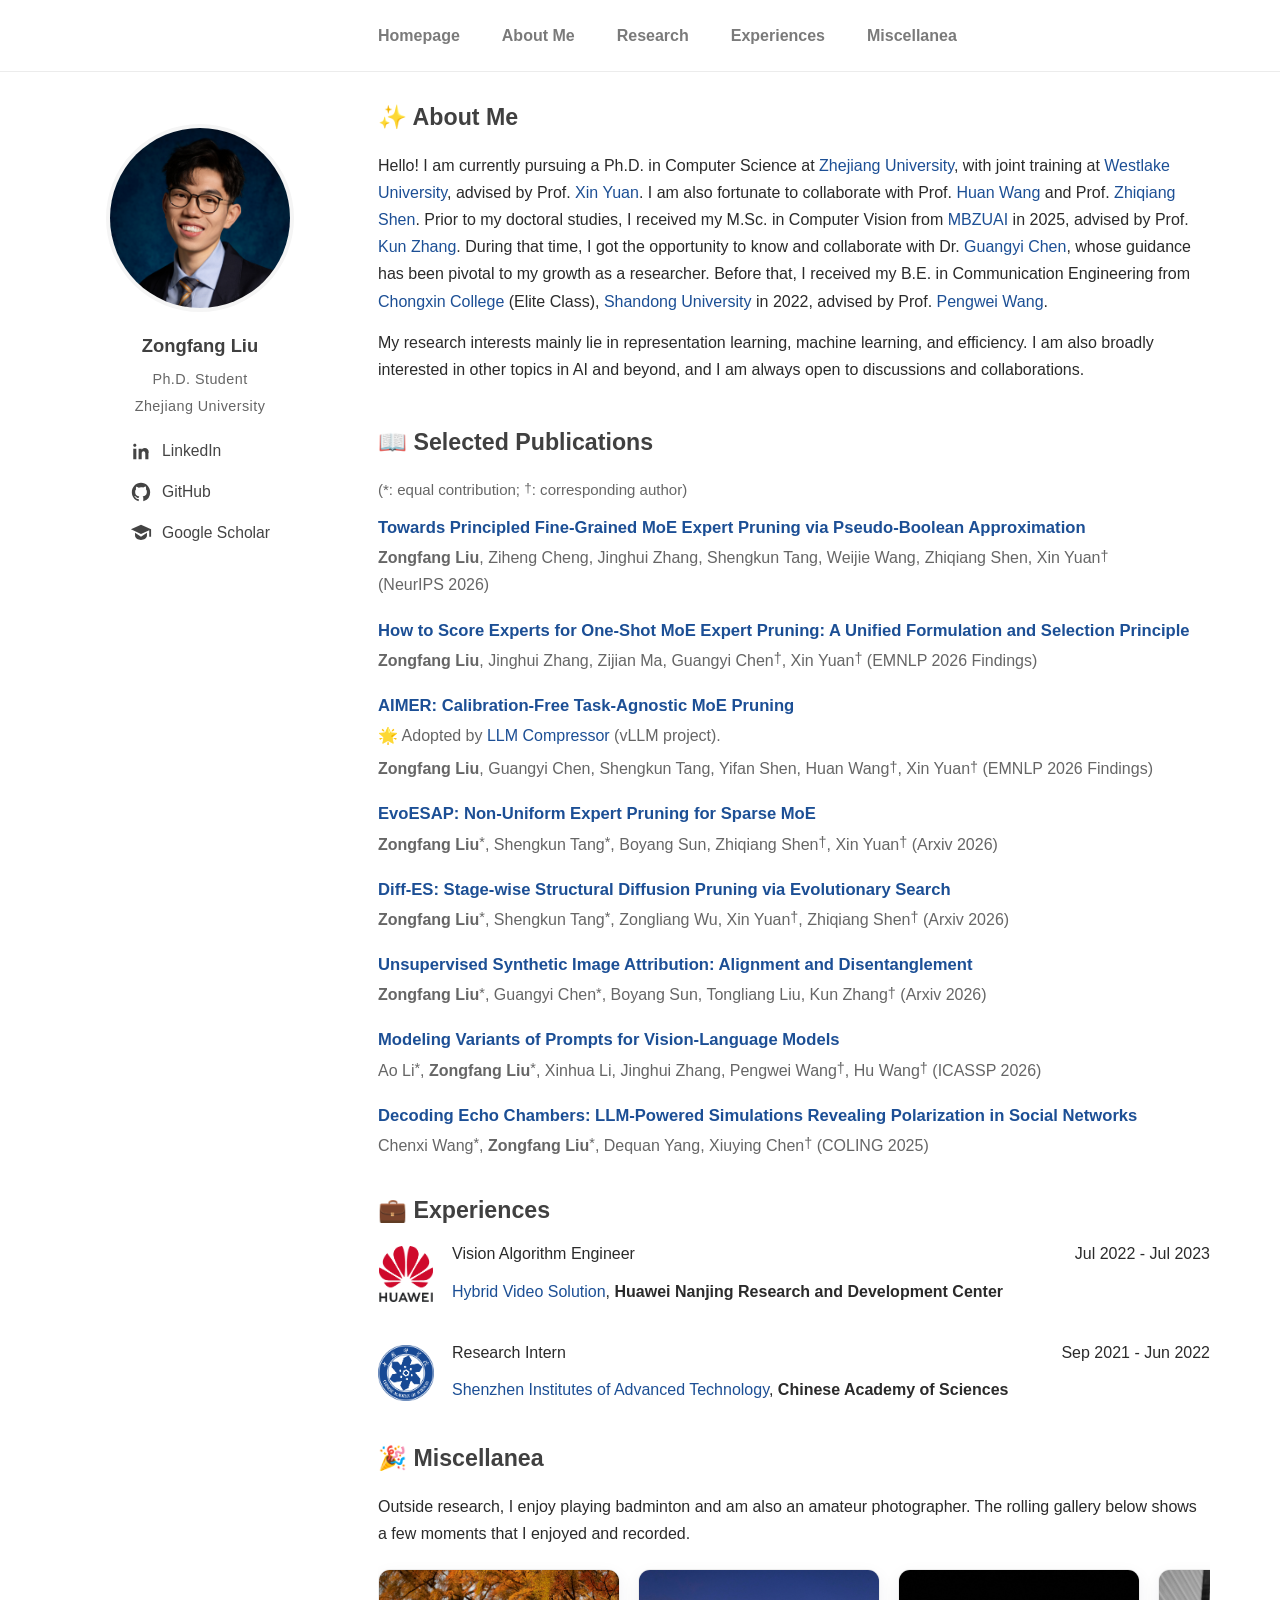
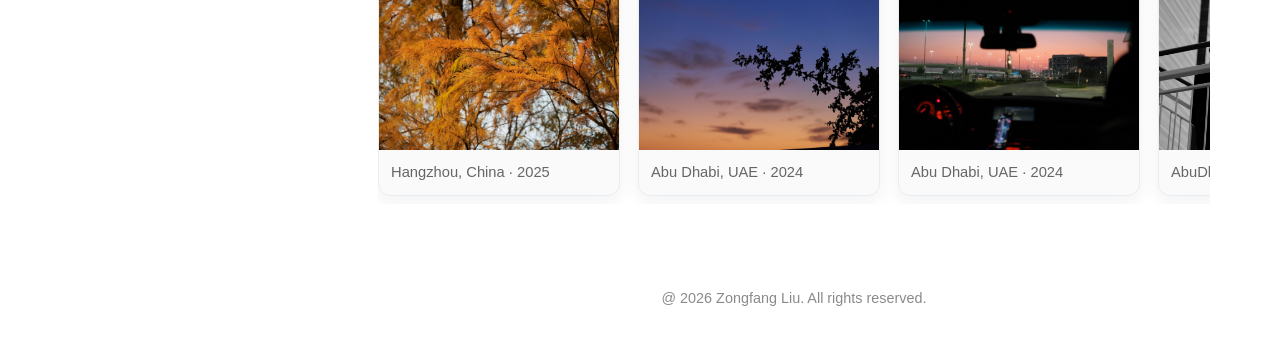
==== commit 9745d64a: "add the llm compressor integration of aimer" ====
--- a/index.html
+++ b/index.html
@@ -154,6 +154,9 @@
                     AIMER: Calibration-Free Task-Agnostic MoE Pruning
                   </a>
                 </h3>
+                <p class="paper-note">
+                  <span aria-hidden="true">🌟</span> Adopted by <a href="https://docs.vllm.ai/projects/llm-compressor/en/latest/examples/aimer_expert_pruning/" target="_blank" rel="noopener noreferrer">LLM Compressor</a> (vLLM project).
+                </p>
                 <p class="paper-authors">
                   <strong>Zongfang Liu</strong>, Guangyi Chen, Shengkun Tang, Yifan Shen, Huan Wang<sup>&dagger;</sup>,
                   Xin Yuan<sup>&dagger;</sup> <span class="paper-venue">(EMNLP 2026 Findings)</span>
